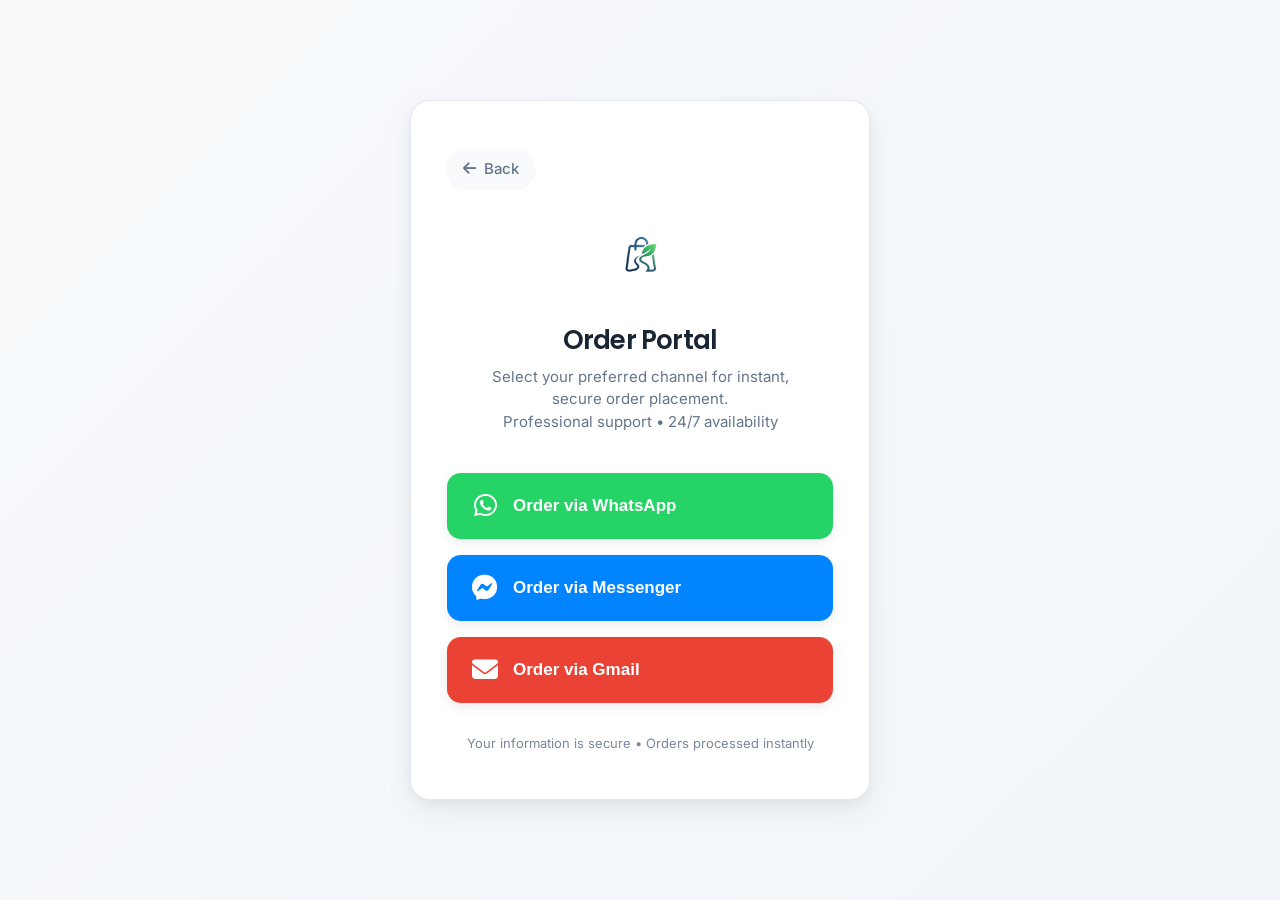
==== order.html @ f063b691 "Add files via upload" ====
<!DOCTYPE html>
<html lang="en">
<head>
    <meta charset="UTF-8">
    <meta name="viewport" content="width=device-width, initial-scale=1.0">
    <meta name="description" content="Professional instant order portal — WhatsApp, Messenger &amp; Gmail. Secure, reliable, and efficient.">
    <title>Order Portal | Smart Selection</title>
    <link href="https://fonts.googleapis.com/css2?family=Inter:wght@400;500;600&amp;family=Poppins:wght@500;600&amp;display=swap" rel="stylesheet">
    <link rel="stylesheet" href="https://cdnjs.cloudflare.com/ajax/libs/font-awesome/6.5.1/css/all.min.css">
  
    <style>
        :root {
            --primary-green: #25D366;
            --primary-blue: #0084FF;
            --primary-red: #EA4335;
            --text-dark: #1a2533;
            --text-light: #64748b;
            --border-light: #e2e8f0;
        }
      
        * {
            margin: 0;
            padding: 0;
            box-sizing: border-box;
        }
      
        body {
            font-family: 'Inter', system-ui, -apple-system, BlinkMacSystemFont, sans-serif;
            background: linear-gradient(135deg, #f8fafc 0%, #f1f5f9 100%);
            display: flex;
            justify-content: center;
            align-items: center;
            min-height: 100vh;
            padding: 20px;
            position: relative;
            overflow-x: hidden;
        }
      
        .container {
            background: #ffffff;
            width: 100%;
            max-width: 460px;
            padding: 48px 36px;
            border-radius: 20px;
            box-shadow: 0 10px 30px rgba(0, 0, 0, 0.06),
                        0 4px 12px rgba(0, 0, 0, 0.04);
            text-align: center;
            border: 1px solid var(--border-light);
            position: relative;
        }
      
        .header {
            margin-bottom: 40px;
        }
      
        h1 {
            font-family: 'Poppins', sans-serif;
            font-size: 26px;
            font-weight: 600;
            color: var(--text-dark);
            letter-spacing: -0.8px;
            margin-bottom: 6px;
        }
      
        .subtitle {
            font-size: 15px;
            color: var(--text-light);
            line-height: 1.5;
            max-width: 340px;
            margin: 0 auto;
        }
      
        .main-btn {
            display: flex;
            align-items: center;
            justify-content: flex-start;
            width: 100%;
            padding: 20px 24px;
            margin-bottom: 16px;
            border: none;
            border-radius: 14px;
            font-size: 17px;
            font-weight: 600;
            cursor: pointer;
            transition: all 0.3s cubic-bezier(0.4, 0, 0.2, 1);
            color: white;
            text-decoration: none;
            box-shadow: 0 4px 12px rgba(0, 0, 0, 0.08);
            min-height: 58px;
        }
      
        .main-btn i {
            margin-right: 14px;
            font-size: 26px;
            width: 28px;
        }
      
        .main-btn:hover {
            transform: translateY(-2px);
            box-shadow: 0 8px 20px rgba(0, 0, 0, 0.12);
        }
      
        .whatsapp-btn { background: var(--primary-green); }
        .messenger-btn { background: var(--primary-blue); }
        .gmail-btn { background: var(--primary-red); }
      
        .agent-panel {
            display: none;
            margin-top: 10px;
            padding: 24px;
            background: #f8fafc;
            border-radius: 16px;
            border: 1px solid var(--border-light);
            animation: fadeIn 0.3s ease forwards;
        }
      
        .agent-panel.active {
            display: block;
        }
      
        .agent-panel-header {
            display: flex;
            align-items: center;
            justify-content: space-between;
            margin-bottom: 18px;
            font-size: 13px;
            font-weight: 600;
            color: var(--text-light);
            text-transform: uppercase;
            letter-spacing: 0.8px;
        }
      
        .agent-link {
            display: flex;
            align-items: center;
            padding: 18px 20px;
            margin-bottom: 10px;
            background: #ffffff;
            color: var(--text-dark);
            text-decoration: none;
            border-radius: 12px;
            border: 1px solid var(--border-light);
            transition: all 0.3s cubic-bezier(0.4, 0, 0.2, 1);
            font-size: 16px;
            font-weight: 600;
            min-height: 58px;
        }
      
        .agent-link:last-child {
            margin-bottom: 0;
        }
      
        .agent-link:hover {
            border-color: #cbd5e1;
            box-shadow: 0 4px 12px rgba(0, 0, 0, 0.06);
            transform: translateY(-1px);
        }
      
        .agent-link i {
            margin-left: auto;
            color: #94a3b8;
            font-size: 18px;
        }
      
        @keyframes fadeIn {
            from { opacity: 0; transform: translateY(8px); }
            to { opacity: 1; transform: translateY(0); }
        }
      
        .footer-note {
            margin-top: 32px;
            font-size: 13px;
            color: var(--text-light);
            opacity: 0.85;
        }
      
        .main-btn:focus-visible,
        .agent-link:focus-visible {
            outline: 3px solid rgba(16, 185, 129, 0.4);
            outline-offset: 4px;
        }
      
        .back-button {
            display: inline-flex;
            align-items: center;
            gap: 8px;
            color: var(--text-light);
            font-size: 15px;
            font-weight: 500;
            padding: 10px 16px;
            border-radius: 9999px;
            background: #f8fafc;
            text-decoration: none;
            transition: all 0.3s cubic-bezier(0.4, 0, 0.2, 1);
            box-shadow: 0 1px 3px rgba(0, 0, 0, 0.05);
        }
      
        .back-button:hover {
            background: #e2e8f0;
            color: var(--text-dark);
            transform: translateY(-1px);
        }
      
        @media (max-width: 480px) {
            body {
                padding: 16px;
            }
          
            .container {
                padding: 36px 24px;
                border-radius: 18px;
                max-width: 100%;
            }
          
            h1 {
                font-size: 24px;
            }
          
            .subtitle {
                font-size: 14.5px;
            }
          
            .main-btn {
                padding: 18px 22px;
                font-size: 16.5px;
                min-height: 56px;
                margin-bottom: 14px;
            }
          
            .main-btn i {
                font-size: 24px;
                margin-right: 12px;
            }
          
            .agent-panel {
                padding: 20px;
            }
          
            .agent-link {
                padding: 16px 20px;
                font-size: 15.5px;
                min-height: 54px;
            }
          
            .footer-note {
                margin-top: 28px;
                font-size: 12.5px;
            }
            .back-button {
                padding: 8px 14px;
                font-size: 14px;
            }
        }
    </style>
</head>
<body>
    <div class="container">
       
        <div style="text-align: left; margin-bottom: 24px;">
            <a href="https://shepu1.github.io/s/Buy.html" class="back-button">
                <i class="fas fa-arrow-left"></i>
                Back
            </a>
        </div>
        <div class="header">
            <img src="logo.png" alt="EverydayBD Logo" style="height: 85px; margin-bottom: 20px;">
            <h1>Order Portal</h1>
            <p class="subtitle">Select your preferred channel for instant, secure order placement.<br>Professional support • 24/7 availability</p>
        </div>
        
        <button type="button" id="wa-btn" class="main-btn whatsapp-btn">
            <i class="fab fa-whatsapp"></i>
            Order via WhatsApp
        </button>
        <div id="wa-agents" class="agent-panel">
            <div class="agent-panel-header">
                <span>WhatsApp Agents</span>
                <i class="fab fa-whatsapp" style="color: #25D366; font-size: 18px;"></i>
            </div>
            <a href="https://wa.me/8801757143424" target="_blank" rel="noopener noreferrer" class="agent-link">
                Agent 1
                <i class="fas fa-external-link-alt"></i>
            </a>
            <a href="https://wa.me/8801767443695" target="_blank" rel="noopener noreferrer" class="agent-link">
                Agent 2
                <i class="fas fa-external-link-alt"></i>
            </a>
            <a href="https://wa.me/8801761550575" target="_blank" rel="noopener noreferrer" class="agent-link">
                Agent 3
                <i class="fas fa-external-link-alt"></i>
            </a>
        </div>

        <button type="button" id="ms-btn" class="main-btn messenger-btn">
            <i class="fab fa-facebook-messenger"></i>
            Order via Messenger
        </button>
        <div id="ms-agents" class="agent-panel">
            <div class="agent-panel-header">
                <span>Messenger Agents</span>
                <i class="fab fa-facebook-messenger" style="color: #0084FF; font-size: 18px;"></i>
            </div>
            <a href="https://www.facebook.com/shareharjan.shepu.2024" target="_blank" rel="noopener noreferrer" class="agent-link">
                Agent 1 • Shepu
                <i class="fas fa-external-link-alt"></i>
            </a>
            <a href="https://www.facebook.com/momtazul.islam.sohan" target="_blank" rel="noopener noreferrer" class="agent-link">
                Agent 2 • Sohan
                <i class="fas fa-external-link-alt"></i>
            </a>
            <a href="https://www.facebook.com/profile.php?id=61577099773213" target="_blank" rel="noopener noreferrer" class="agent-link">
                Agent 3 • Antora
                <i class="fas fa-external-link-alt"></i>
            </a>
        </div>

        <button type="button" id="gmail-btn" class="main-btn gmail-btn">
            <i class="fas fa-envelope"></i>
            Order via Gmail
        </button>
        <div id="gmail-agents" class="agent-panel">
            <div class="agent-panel-header">
                <span>Gmail Support</span>
                <i class="fas fa-envelope" style="color: #EA4335; font-size: 18px;"></i>
            </div>
            <div style="padding: 16px 20px; background: #ffffff; border-radius: 12px; border: 1px solid var(--border-light); text-align: center; font-size: 15px; color: var(--text-dark); user-select: all;">
                everydaybdstore@gmail.com
            </div>
            <p style="font-size: 13px; color: #64748b; text-align: center; margin-top: 14px; line-height: 1.4;">
                Copy the email above and send your order details from your email app
            </p>
        </div>
        
        <div class="footer-note">
            Your information is secure • Orders processed instantly
        </div>
    </div>

    <script>
        function togglePanel(panelId) {
            const allPanels = document.querySelectorAll('.agent-panel');
            const targetPanel = document.getElementById(panelId);
            
            const wasActive = targetPanel.classList.contains('active');
            
            allPanels.forEach(panel => {
                panel.classList.remove('active');
            });
            
            if (!wasActive) {
                targetPanel.classList.add('active');
            }
        }
        
        function initialize() {
            document.getElementById('wa-btn').addEventListener('click', () => {
                togglePanel('wa-agents');
            });
          
            document.getElementById('ms-btn').addEventListener('click', () => {
                togglePanel('ms-agents');
            });
          
            document.getElementById('gmail-btn').addEventListener('click', () => {
                togglePanel('gmail-agents');
            });
        }
      
        window.addEventListener('load', initialize);
    </script>
</body>
</html>
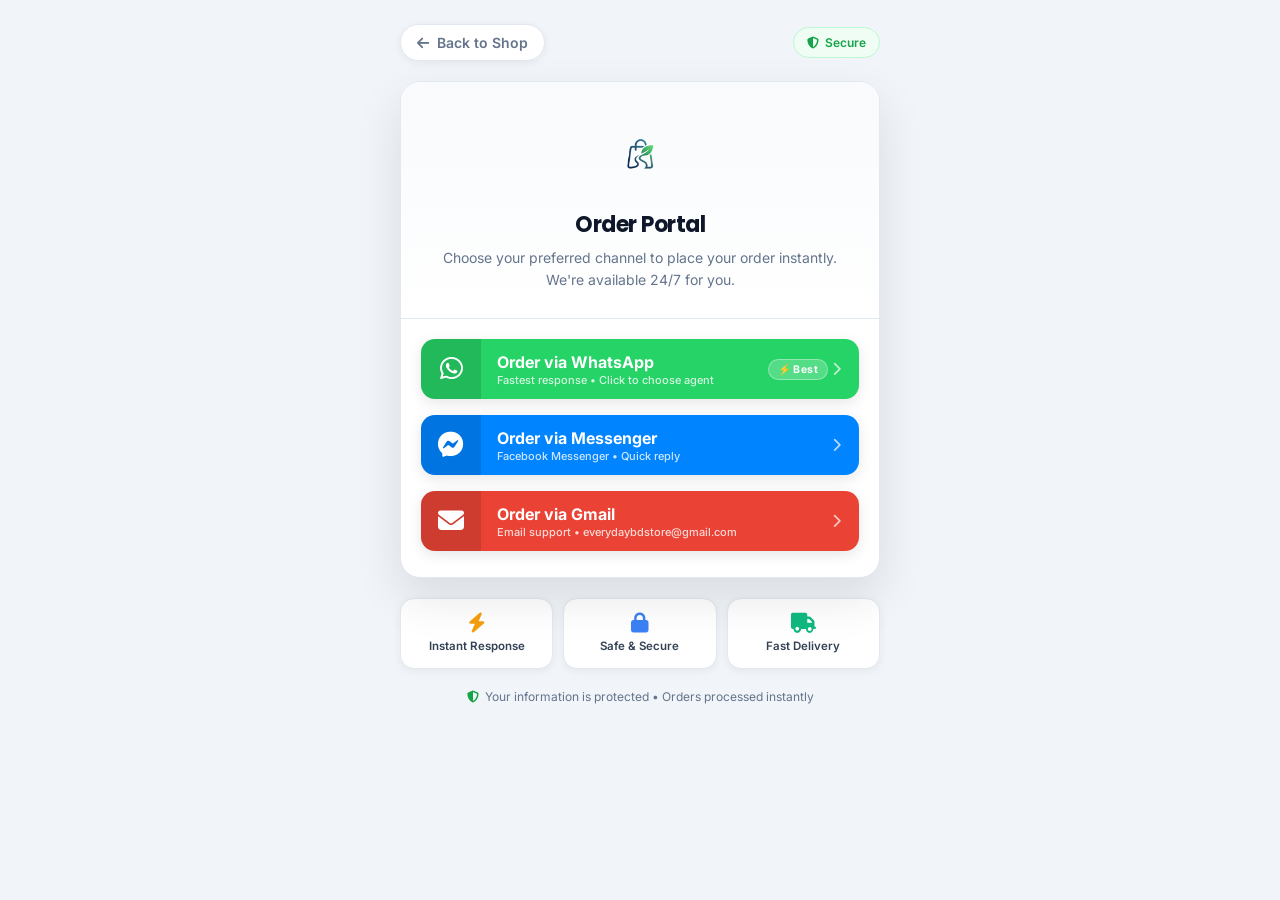
==== commit 2f89e4f0: "Revamp order portal layout and styles" ====
--- a/order.html
+++ b/order.html
@@ -3,370 +3,530 @@
 <head>
     <meta charset="UTF-8">
     <meta name="viewport" content="width=device-width, initial-scale=1.0">
-    <meta name="description" content="Professional instant order portal — WhatsApp, Messenger &amp; Gmail. Secure, reliable, and efficient.">
-    <title>Order Portal | Smart Selection</title>
-    <link href="https://fonts.googleapis.com/css2?family=Inter:wght@400;500;600&amp;family=Poppins:wght@500;600&amp;display=swap" rel="stylesheet">
+    <meta name="description" content="EverydayBD Order Portal — Order via WhatsApp, Messenger or Gmail instantly.">
+    <title>Order Portal | EverydayBD</title>
+    <link href="https://fonts.googleapis.com/css2?family=Inter:wght@400;500;600;700&family=Poppins:wght@600;700&display=swap" rel="stylesheet">
     <link rel="stylesheet" href="https://cdnjs.cloudflare.com/ajax/libs/font-awesome/6.5.1/css/all.min.css">
-  
+    <link rel="icon" type="image/png" href="logo.png">
+    <link rel="apple-touch-icon" href="logo.png">
     <style>
         :root {
-            --primary-green: #25D366;
-            --primary-blue: #0084FF;
-            --primary-red: #EA4335;
-            --text-dark: #1a2533;
+            --green:  #25D366;
+            --green-dark: #1da851;
+            --blue:   #0084FF;
+            --blue-dark: #0066cc;
+            --red:    #EA4335;
+            --red-dark: #c5352a;
+            --text-dark:  #0f172a;
+            --text-mid:   #334155;
             --text-light: #64748b;
-            --border-light: #e2e8f0;
-        }
-      
-        * {
-            margin: 0;
+            --border:     #e2e8f0;
+            --bg:         #f1f5f9;
+            --surface:    #ffffff;
+            --radius-lg:  20px;
+            --radius-md:  14px;
+            --radius-sm:  10px;
+            --shadow-sm:  0 2px 8px rgba(0,0,0,0.06);
+            --shadow-md:  0 8px 24px rgba(0,0,0,0.08);
+            --shadow-lg:  0 20px 48px rgba(0,0,0,0.1);
+            --transition: all 0.28s cubic-bezier(0.4,0,0.2,1);
+        }
+
+        *, *::before, *::after { margin:0; padding:0; box-sizing:border-box; }
+
+        html { -webkit-text-size-adjust: 100%; }
+
+        body {
+            font-family: 'Inter', system-ui, sans-serif;
+            background: var(--bg);
+            min-height: 100vh;
+            display: flex;
+            flex-direction: column;
+            align-items: center;
+            justify-content: flex-start;
+            padding: 24px 16px 40px;
+            color: var(--text-dark);
+        }
+
+        .top-bar {
+            width: 100%;
+            max-width: 480px;
+            display: flex;
+            align-items: center;
+            justify-content: space-between;
+            margin-bottom: 20px;
+        }
+
+        .back-btn {
+            display: inline-flex;
+            align-items: center;
+            gap: 8px;
+            color: var(--text-light);
+            font-size: 14px;
+            font-weight: 600;
+            padding: 9px 16px;
+            border-radius: 999px;
+            background: var(--surface);
+            text-decoration: none;
+            border: 1px solid var(--border);
+            transition: var(--transition);
+            box-shadow: var(--shadow-sm);
+        }
+        .back-btn:hover { background: var(--bg); color: var(--text-dark); transform: translateX(-2px); }
+
+        .secure-badge {
+            display: flex;
+            align-items: center;
+            gap: 6px;
+            font-size: 12px;
+            font-weight: 600;
+            color: #16a34a;
+            background: #f0fdf4;
+            border: 1px solid #bbf7d0;
+            padding: 7px 13px;
+            border-radius: 999px;
+        }
+
+        .card {
+            background: var(--surface);
+            width: 100%;
+            max-width: 480px;
+            border-radius: var(--radius-lg);
+            border: 1px solid var(--border);
+            box-shadow: var(--shadow-lg);
+            overflow: hidden;
+            animation: slideUp 0.45s cubic-bezier(0.34,1.56,0.64,1) both;
+        }
+        @keyframes slideUp {
+            from { opacity:0; transform: translateY(32px); }
+            to   { opacity:1; transform: translateY(0); }
+        }
+
+        .card-header {
+            text-align: center;
+            padding: 36px 28px 28px;
+            border-bottom: 1px solid var(--border);
+            background: linear-gradient(180deg, #f8fafc 0%, #ffffff 100%);
+        }
+        .logo { height: 72px; margin: 0 auto 18px; display: block; }
+
+        .card-header h1 {
+            font-family: 'Poppins', sans-serif;
+            font-size: 22px;
+            font-weight: 700;
+            color: var(--text-dark);
+            letter-spacing: -0.5px;
+            margin-bottom: 6px;
+        }
+        .card-header p {
+            font-size: 14px;
+            color: var(--text-light);
+            line-height: 1.55;
+        }
+
+        .product-banner {
+            display: none;
+            align-items: center;
+            gap: 12px;
+            margin: 20px 20px 0;
+            padding: 14px 16px;
+            background: linear-gradient(135deg, #eff6ff 0%, #dbeafe 100%);
+            border: 1px solid #bfdbfe;
+            border-radius: var(--radius-md);
+            animation: fadeDown 0.35s ease both;
+        }
+        @keyframes fadeDown {
+            from { opacity:0; transform: translateY(-8px); }
+            to   { opacity:1; transform: translateY(0); }
+        }
+        .product-banner.show { display: flex; }
+        .product-banner-icon {
+            width: 38px; height: 38px;
+            background: #2563eb;
+            border-radius: 50%;
+            display: flex; align-items: center; justify-content: center;
+            flex-shrink: 0;
+            font-size: 18px;
+        }
+        .product-banner-text { flex: 1; min-width: 0; }
+        .product-banner-label { font-size: 11px; font-weight: 600; color: #2563eb; text-transform: uppercase; letter-spacing: 0.8px; }
+        .product-banner-name  { font-size: 14px; font-weight: 700; color: var(--text-dark); white-space: nowrap; overflow: hidden; text-overflow: ellipsis; margin-top: 2px; }
+
+        .btns-section { padding: 20px; display: flex; flex-direction: column; gap: 10px; }
+
+        .main-btn {
+            display: flex;
+            align-items: center;
+            width: 100%;
             padding: 0;
-            box-sizing: border-box;
-        }
-      
-        body {
-            font-family: 'Inter', system-ui, -apple-system, BlinkMacSystemFont, sans-serif;
-            background: linear-gradient(135deg, #f8fafc 0%, #f1f5f9 100%);
-            display: flex;
-            justify-content: center;
-            align-items: center;
-            min-height: 100vh;
-            padding: 20px;
-            position: relative;
-            overflow-x: hidden;
-        }
-      
-        .container {
-            background: #ffffff;
-            width: 100%;
-            max-width: 460px;
-            padding: 48px 36px;
-            border-radius: 20px;
-            box-shadow: 0 10px 30px rgba(0, 0, 0, 0.06),
-                        0 4px 12px rgba(0, 0, 0, 0.04);
-            text-align: center;
-            border: 1px solid var(--border-light);
-            position: relative;
-        }
-      
-        .header {
-            margin-bottom: 40px;
-        }
-      
-        h1 {
-            font-family: 'Poppins', sans-serif;
-            font-size: 26px;
-            font-weight: 600;
-            color: var(--text-dark);
-            letter-spacing: -0.8px;
-            margin-bottom: 6px;
-        }
-      
-        .subtitle {
-            font-size: 15px;
-            color: var(--text-light);
-            line-height: 1.5;
-            max-width: 340px;
-            margin: 0 auto;
-        }
-      
-        .main-btn {
-            display: flex;
-            align-items: center;
-            justify-content: flex-start;
-            width: 100%;
-            padding: 20px 24px;
-            margin-bottom: 16px;
             border: none;
-            border-radius: 14px;
-            font-size: 17px;
-            font-weight: 600;
+            border-radius: var(--radius-md);
+            font-family: 'Inter', sans-serif;
+            font-size: 16px;
+            font-weight: 700;
             cursor: pointer;
-            transition: all 0.3s cubic-bezier(0.4, 0, 0.2, 1);
             color: white;
             text-decoration: none;
-            box-shadow: 0 4px 12px rgba(0, 0, 0, 0.08);
-            min-height: 58px;
-        }
-      
-        .main-btn i {
-            margin-right: 14px;
+            box-shadow: 0 4px 14px rgba(0,0,0,0.1);
+            transition: var(--transition);
+            overflow: hidden;
+            -webkit-tap-highlight-color: transparent;
+        }
+        .main-btn:hover  { transform: translateY(-2px); box-shadow: 0 8px 22px rgba(0,0,0,0.15); }
+        .main-btn:active { transform: translateY(0); }
+
+        .btn-icon {
+            width: 60px;
+            height: 60px;
+            display: flex;
+            align-items: center;
+            justify-content: center;
             font-size: 26px;
-            width: 28px;
-        }
-      
-        .main-btn:hover {
-            transform: translateY(-2px);
-            box-shadow: 0 8px 20px rgba(0, 0, 0, 0.12);
-        }
-      
-        .whatsapp-btn { background: var(--primary-green); }
-        .messenger-btn { background: var(--primary-blue); }
-        .gmail-btn { background: var(--primary-red); }
-      
+            flex-shrink: 0;
+            background: rgba(0,0,0,0.12);
+        }
+        .btn-label { flex: 1; padding: 0 16px; text-align: left; }
+        .btn-label-sub { font-size: 11px; font-weight: 500; opacity: 0.8; display: block; margin-top: 1px; }
+        .btn-arrow { padding-right: 18px; opacity: 0.7; font-size: 14px; transition: transform 0.25s ease; }
+        .main-btn[aria-expanded="true"] .btn-arrow { transform: rotate(90deg); opacity: 1; }
+
+        .whatsapp-btn { background: var(--green); }
+        .whatsapp-btn:hover { background: var(--green-dark); }
+        .messenger-btn { background: var(--blue); }
+        .messenger-btn:hover { background: var(--blue-dark); }
+        .gmail-btn { background: var(--red); }
+        .gmail-btn:hover { background: var(--red-dark); }
+
         .agent-panel {
-            display: none;
-            margin-top: 10px;
-            padding: 24px;
+            display: grid;
+            grid-template-rows: 0fr;
+            transition: grid-template-rows 0.35s cubic-bezier(0.4,0,0.2,1);
+            margin-top: -4px;
+        }
+        .agent-panel.open { grid-template-rows: 1fr; }
+        .agent-panel-inner { overflow: hidden; }
+        .agent-panel-body {
             background: #f8fafc;
-            border-radius: 16px;
-            border: 1px solid var(--border-light);
-            animation: fadeIn 0.3s ease forwards;
-        }
-      
-        .agent-panel.active {
-            display: block;
-        }
-      
-        .agent-panel-header {
-            display: flex;
-            align-items: center;
-            justify-content: space-between;
-            margin-bottom: 18px;
+            border: 1px solid var(--border);
+            border-radius: 0 0 var(--radius-md) var(--radius-md);
+            padding: 6px 14px 14px;
+        }
+
+        .panel-label {
+            font-size: 11px;
+            font-weight: 700;
+            color: var(--text-light);
+            text-transform: uppercase;
+            letter-spacing: 1px;
+            padding: 10px 0 8px;
+            border-bottom: 1px solid var(--border);
+            margin-bottom: 10px;
+        }
+
+        .agent-link {
+            display: flex;
+            align-items: center;
+            padding: 14px 16px;
+            margin-bottom: 8px;
+            background: var(--surface);
+            color: var(--text-dark);
+            text-decoration: none;
+            border-radius: var(--radius-sm);
+            border: 1px solid var(--border);
+            transition: var(--transition);
+            font-size: 15px;
+            font-weight: 600;
+            gap: 12px;
+            -webkit-tap-highlight-color: transparent;
+        }
+        .agent-link:last-child { margin-bottom: 0; }
+        .agent-link:hover { border-color: #94a3b8; box-shadow: var(--shadow-sm); transform: translateX(3px); }
+
+        .agent-avatar {
+            width: 38px; height: 38px;
+            border-radius: 50%;
+            display: flex; align-items: center; justify-content: center;
+            font-size: 15px;
+            font-weight: 700;
+            color: white;
+            flex-shrink: 0;
+        }
+        .av-green { background: var(--green); }
+        .av-blue  { background: var(--blue); }
+        .av-red   { background: var(--red); }
+
+        .agent-info { flex: 1; min-width: 0; }
+        .agent-name { font-size: 14px; font-weight: 700; color: var(--text-dark); }
+        .agent-role { font-size: 12px; color: var(--text-light); margin-top: 1px; }
+
+        .agent-link .fa-external-link-alt { color: #cbd5e1; font-size: 13px; margin-left: auto; }
+        .agent-link:hover .fa-external-link-alt { color: var(--text-light); }
+
+        .gmail-email-box {
+            background: var(--surface);
+            border: 1px solid var(--border);
+            border-radius: var(--radius-sm);
+            padding: 14px 16px;
+            display: flex;
+            align-items: center;
+            gap: 12px;
+            margin-bottom: 8px;
+        }
+        .gmail-email-addr { flex: 1; font-size: 14px; font-weight: 600; color: var(--text-dark); word-break: break-all; }
+        .copy-btn {
+            background: var(--bg);
+            border: 1px solid var(--border);
+            border-radius: 8px;
+            padding: 8px 14px;
             font-size: 13px;
             font-weight: 600;
+            color: var(--text-mid);
+            cursor: pointer;
+            transition: var(--transition);
+            white-space: nowrap;
+            flex-shrink: 0;
+        }
+        .copy-btn:hover { background: var(--text-dark); color: white; border-color: var(--text-dark); }
+        .copy-btn.copied { background: #16a34a; color: white; border-color: #16a34a; }
+
+        .gmail-hint { font-size: 12.5px; color: var(--text-light); line-height: 1.5; text-align: center; }
+
+        .trust-bar {
+            width: 100%;
+            max-width: 480px;
+            margin-top: 20px;
+            display: grid;
+            grid-template-columns: repeat(3, 1fr);
+            gap: 10px;
+        }
+        .trust-item {
+            background: var(--surface);
+            border: 1px solid var(--border);
+            border-radius: var(--radius-md);
+            padding: 14px 10px;
+            text-align: center;
+            box-shadow: var(--shadow-sm);
+        }
+        .trust-item i { font-size: 20px; margin-bottom: 6px; display: block; }
+        .trust-item span { font-size: 11.5px; font-weight: 600; color: var(--text-mid); line-height: 1.3; display: block; }
+
+        .footer-note {
+            margin-top: 20px;
+            font-size: 12px;
             color: var(--text-light);
-            text-transform: uppercase;
-            letter-spacing: 0.8px;
-        }
-      
-        .agent-link {
-            display: flex;
-            align-items: center;
-            padding: 18px 20px;
-            margin-bottom: 10px;
-            background: #ffffff;
-            color: var(--text-dark);
-            text-decoration: none;
-            border-radius: 12px;
-            border: 1px solid var(--border-light);
-            transition: all 0.3s cubic-bezier(0.4, 0, 0.2, 1);
-            font-size: 16px;
-            font-weight: 600;
-            min-height: 58px;
-        }
-      
-        .agent-link:last-child {
-            margin-bottom: 0;
-        }
-      
-        .agent-link:hover {
-            border-color: #cbd5e1;
-            box-shadow: 0 4px 12px rgba(0, 0, 0, 0.06);
-            transform: translateY(-1px);
-        }
-      
-        .agent-link i {
-            margin-left: auto;
-            color: #94a3b8;
-            font-size: 18px;
-        }
-      
-        @keyframes fadeIn {
-            from { opacity: 0; transform: translateY(8px); }
-            to { opacity: 1; transform: translateY(0); }
-        }
-      
-        .footer-note {
-            margin-top: 32px;
-            font-size: 13px;
-            color: var(--text-light);
-            opacity: 0.85;
-        }
-      
-        .main-btn:focus-visible,
-        .agent-link:focus-visible {
-            outline: 3px solid rgba(16, 185, 129, 0.4);
-            outline-offset: 4px;
-        }
-      
-        .back-button {
-            display: inline-flex;
-            align-items: center;
-            gap: 8px;
-            color: var(--text-light);
-            font-size: 15px;
-            font-weight: 500;
-            padding: 10px 16px;
-            border-radius: 9999px;
-            background: #f8fafc;
-            text-decoration: none;
-            transition: all 0.3s cubic-bezier(0.4, 0, 0.2, 1);
-            box-shadow: 0 1px 3px rgba(0, 0, 0, 0.05);
-        }
-      
-        .back-button:hover {
-            background: #e2e8f0;
-            color: var(--text-dark);
-            transform: translateY(-1px);
-        }
-      
-        @media (max-width: 480px) {
-            body {
-                padding: 16px;
-            }
-          
-            .container {
-                padding: 36px 24px;
-                border-radius: 18px;
-                max-width: 100%;
-            }
-          
-            h1 {
-                font-size: 24px;
-            }
-          
-            .subtitle {
-                font-size: 14.5px;
-            }
-          
-            .main-btn {
-                padding: 18px 22px;
-                font-size: 16.5px;
-                min-height: 56px;
-                margin-bottom: 14px;
-            }
-          
-            .main-btn i {
-                font-size: 24px;
-                margin-right: 12px;
-            }
-          
-            .agent-panel {
-                padding: 20px;
-            }
-          
-            .agent-link {
-                padding: 16px 20px;
-                font-size: 15.5px;
-                min-height: 54px;
-            }
-          
-            .footer-note {
-                margin-top: 28px;
-                font-size: 12.5px;
-            }
-            .back-button {
-                padding: 8px 14px;
-                font-size: 14px;
-            }
+            text-align: center;
+            display: flex;
+            align-items: center;
+            gap: 6px;
+        }
+
+        @media (max-width: 420px) {
+            body { padding: 16px 12px 32px; }
+            .card-header { padding: 28px 20px 22px; }
+            .card-header h1 { font-size: 20px; }
+            .logo { height: 60px; }
+            .btns-section { padding: 16px; gap: 8px; }
+            .btn-icon { width: 54px; height: 54px; font-size: 23px; }
+            .main-btn { font-size: 15px; }
+            .trust-bar { gap: 8px; }
+            .trust-item { padding: 12px 8px; }
+            .trust-item i { font-size: 18px; }
+            .trust-item span { font-size: 11px; }
         }
     </style>
 </head>
 <body>
-    <div class="container">
-       
-        <div style="text-align: left; margin-bottom: 24px;">
-            <a href="https://shepu1.github.io/s/Buy.html" class="back-button">
-                <i class="fas fa-arrow-left"></i>
-                Back
-            </a>
-        </div>
-        <div class="header">
-            <img src="logo.png" alt="EverydayBD Logo" style="height: 85px; margin-bottom: 20px;">
+    <div class="top-bar">
+        <a href="index.html" class="back-btn">
+            <i class="fas fa-arrow-left"></i> Back to Shop
+        </a>
+        <div class="secure-badge">
+            <i class="fas fa-shield-alt"></i> Secure
+        </div>
+    </div>
+
+    <div class="card">
+        <div class="card-header">
+            <img src="logo.png" alt="EverydayBD Logo" class="logo">
             <h1>Order Portal</h1>
-            <p class="subtitle">Select your preferred channel for instant, secure order placement.<br>Professional support • 24/7 availability</p>
-        </div>
-        
-        <button type="button" id="wa-btn" class="main-btn whatsapp-btn">
-            <i class="fab fa-whatsapp"></i>
-            Order via WhatsApp
-        </button>
-        <div id="wa-agents" class="agent-panel">
-            <div class="agent-panel-header">
-                <span>WhatsApp Agents</span>
-                <i class="fab fa-whatsapp" style="color: #25D366; font-size: 18px;"></i>
+            <p>Choose your preferred channel to place your order instantly.<br>We're available 24/7 for you.</p>
+        </div>
+
+        <div class="product-banner" id="product-banner">
+            <div class="product-banner-icon">🛍️</div>
+            <div class="product-banner-text">
+                <div class="product-banner-label">Ordering</div>
+                <div class="product-banner-name" id="banner-product-name"></div>
             </div>
-            <a href="https://wa.me/8801757143424" target="_blank" rel="noopener noreferrer" class="agent-link">
-                Agent 1
-                <i class="fas fa-external-link-alt"></i>
-            </a>
-            <a href="https://wa.me/8801767443695" target="_blank" rel="noopener noreferrer" class="agent-link">
-                Agent 2
-                <i class="fas fa-external-link-alt"></i>
-            </a>
-            <a href="https://wa.me/8801761550575" target="_blank" rel="noopener noreferrer" class="agent-link">
-                Agent 3
-                <i class="fas fa-external-link-alt"></i>
-            </a>
-        </div>
-
-        <button type="button" id="ms-btn" class="main-btn messenger-btn">
-            <i class="fab fa-facebook-messenger"></i>
-            Order via Messenger
-        </button>
-        <div id="ms-agents" class="agent-panel">
-            <div class="agent-panel-header">
-                <span>Messenger Agents</span>
-                <i class="fab fa-facebook-messenger" style="color: #0084FF; font-size: 18px;"></i>
+        </div>
+
+        <div class="btns-section">
+            <button type="button" id="wa-btn" class="main-btn whatsapp-btn" aria-expanded="false" aria-controls="wa-agents">
+                <span class="btn-icon"><i class="fab fa-whatsapp"></i></span>
+                <span class="btn-label">
+                    Order via WhatsApp
+                    <span class="btn-label-sub">Fastest response • Click to choose agent</span>
+                </span>
+                <span style="background: rgba(255,255,255,0.22); font-size: 10.5px; font-weight: 700; padding: 3px 9px; border-radius: 999px; white-space: nowrap; letter-spacing: 0.4px; margin-right: 4px; border: 1px solid rgba(255,255,255,0.35);">⚡ Best</span>
+                <i class="fas fa-chevron-right btn-arrow"></i>
+            </button>
+            <div class="agent-panel" id="wa-agents" role="region">
+                <div class="agent-panel-inner">
+                    <div class="agent-panel-body">
+                        <div class="panel-label">Select a WhatsApp Agent</div>
+                        <a href="https://wa.me/8801757143424" target="_blank" rel="noopener noreferrer" class="agent-link">
+                            <div class="agent-avatar av-green">S</div>
+                            <div class="agent-info">
+                                <div class="agent-name">Agent 1</div>
+                                <div class="agent-role">WhatsApp Support</div>
+                            </div>
+                            <i class="fas fa-external-link-alt"></i>
+                        </a>
+                        <a href="https://wa.me/8801767443695" target="_blank" rel="noopener noreferrer" class="agent-link">
+                            <div class="agent-avatar av-green">A</div>
+                            <div class="agent-info">
+                                <div class="agent-name">Agent 2</div>
+                                <div class="agent-role">WhatsApp Support</div>
+                            </div>
+                            <i class="fas fa-external-link-alt"></i>
+                        </a>
+                        <a href="https://wa.me/8801761550575" target="_blank" rel="noopener noreferrer" class="agent-link">
+                            <div class="agent-avatar av-green">R</div>
+                            <div class="agent-info">
+                                <div class="agent-name">Agent 3</div>
+                                <div class="agent-role">WhatsApp Support</div>
+                            </div>
+                            <i class="fas fa-external-link-alt"></i>
+                        </a>
+                    </div>
+                </div>
             </div>
-            <a href="https://www.facebook.com/shareharjan.shepu.2024" target="_blank" rel="noopener noreferrer" class="agent-link">
-                Agent 1 • Shepu
-                <i class="fas fa-external-link-alt"></i>
-            </a>
-            <a href="https://www.facebook.com/momtazul.islam.sohan" target="_blank" rel="noopener noreferrer" class="agent-link">
-                Agent 2 • Sohan
-                <i class="fas fa-external-link-alt"></i>
-            </a>
-            <a href="https://www.facebook.com/profile.php?id=61577099773213" target="_blank" rel="noopener noreferrer" class="agent-link">
-                Agent 3 • Antora
-                <i class="fas fa-external-link-alt"></i>
-            </a>
-        </div>
-
-        <button type="button" id="gmail-btn" class="main-btn gmail-btn">
-            <i class="fas fa-envelope"></i>
-            Order via Gmail
-        </button>
-        <div id="gmail-agents" class="agent-panel">
-            <div class="agent-panel-header">
-                <span>Gmail Support</span>
-                <i class="fas fa-envelope" style="color: #EA4335; font-size: 18px;"></i>
+
+            <button type="button" id="ms-btn" class="main-btn messenger-btn" aria-expanded="false" aria-controls="ms-agents">
+                <span class="btn-icon"><i class="fab fa-facebook-messenger"></i></span>
+                <span class="btn-label">
+                    Order via Messenger
+                    <span class="btn-label-sub">Facebook Messenger • Quick reply</span>
+                </span>
+                <i class="fas fa-chevron-right btn-arrow"></i>
+            </button>
+            <div class="agent-panel" id="ms-agents" role="region">
+                <div class="agent-panel-inner">
+                    <div class="agent-panel-body">
+                        <div class="panel-label">Select a Messenger Agent</div>
+                        <a href="https://www.facebook.com/shareharjan.shepu.2024" target="_blank" rel="noopener noreferrer" class="agent-link">
+                            <div class="agent-avatar av-blue">S</div>
+                            <div class="agent-info">
+                                <div class="agent-name">Agent 1 • Shepu</div>
+                                <div class="agent-role">Messenger Support</div>
+                            </div>
+                            <i class="fas fa-external-link-alt"></i>
+                        </a>
+                        <a href="https://www.facebook.com/momtazul.islam.sohan" target="_blank" rel="noopener noreferrer" class="agent-link">
+                            <div class="agent-avatar av-blue">S</div>
+                            <div class="agent-info">
+                                <div class="agent-name">Agent 2 • Sohan</div>
+                                <div class="agent-role">Messenger Support</div>
+                            </div>
+                            <i class="fas fa-external-link-alt"></i>
+                        </a>
+                        <a href="https://www.facebook.com/profile.php?id=61577099773213" target="_blank" rel="noopener noreferrer" class="agent-link">
+                            <div class="agent-avatar av-blue">A</div>
+                            <div class="agent-info">
+                                <div class="agent-name">Agent 3 • Antora</div>
+                                <div class="agent-role">Messenger Support</div>
+                            </div>
+                            <i class="fas fa-external-link-alt"></i>
+                        </a>
+                    </div>
+                </div>
             </div>
-            <div style="padding: 16px 20px; background: #ffffff; border-radius: 12px; border: 1px solid var(--border-light); text-align: center; font-size: 15px; color: var(--text-dark); user-select: all;">
-                everydaybdstore@gmail.com
+
+            <button type="button" id="gmail-btn" class="main-btn gmail-btn" aria-expanded="false" aria-controls="gmail-agents">
+                <span class="btn-icon"><i class="fas fa-envelope"></i></span>
+                <span class="btn-label">
+                    Order via Gmail
+                    <span class="btn-label-sub">Email support • everydaybdstore@gmail.com</span>
+                </span>
+                <i class="fas fa-chevron-right btn-arrow"></i>
+            </button>
+            <div class="agent-panel" id="gmail-agents" role="region">
+                <div class="agent-panel-inner">
+                    <div class="agent-panel-body">
+                        <div class="panel-label">Gmail Support</div>
+                        <div class="gmail-email-box">
+                            <i class="fas fa-envelope" style="color:var(--red);font-size:18px;flex-shrink:0;"></i>
+                            <span class="gmail-email-addr">everydaybdstore@gmail.com</span>
+                            <button class="copy-btn" id="copy-email-btn" onclick="copyEmail()">Copy</button>
+                        </div>
+                        <p class="gmail-hint">Copy the email above and send your order details from your email app.</p>
+                    </div>
+                </div>
             </div>
-            <p style="font-size: 13px; color: #64748b; text-align: center; margin-top: 14px; line-height: 1.4;">
-                Copy the email above and send your order details from your email app
-            </p>
-        </div>
-        
-        <div class="footer-note">
-            Your information is secure • Orders processed instantly
         </div>
     </div>
 
+    <div class="trust-bar">
+        <div class="trust-item">
+            <i class="fas fa-bolt" style="color:#f59e0b;"></i>
+            <span>Instant Response</span>
+        </div>
+        <div class="trust-item">
+            <i class="fas fa-lock" style="color:#3b82f6;"></i>
+            <span>Safe & Secure</span>
+        </div>
+        <div class="trust-item">
+            <i class="fas fa-truck" style="color:#10b981;"></i>
+            <span>Fast Delivery</span>
+        </div>
+    </div>
+
+    <p class="footer-note">
+        <i class="fas fa-shield-alt" style="color:#16a34a;"></i>
+        Your information is protected • Orders processed instantly
+    </p>
+
     <script>
-        function togglePanel(panelId) {
-            const allPanels = document.querySelectorAll('.agent-panel');
-            const targetPanel = document.getElementById(panelId);
-            
-            const wasActive = targetPanel.classList.contains('active');
-            
-            allPanels.forEach(panel => {
-                panel.classList.remove('active');
+        function togglePanel(btn, panelId) {
+            const panel    = document.getElementById(panelId);
+            const isOpen   = panel.classList.contains('open');
+            document.querySelectorAll('.agent-panel').forEach(p => p.classList.remove('open'));
+            document.querySelectorAll('.main-btn').forEach(b => b.setAttribute('aria-expanded','false'));
+            if (!isOpen) {
+                panel.classList.add('open');
+                btn.setAttribute('aria-expanded','true');
+                setTimeout(() => panel.scrollIntoView({ behavior:'smooth', block:'nearest' }), 50);
+            }
+        }
+
+        function copyEmail() {
+            navigator.clipboard.writeText('everydaybdstore@gmail.com').then(() => {
+                const btn = document.getElementById('copy-email-btn');
+                btn.textContent = '✓ Copied';
+                btn.classList.add('copied');
+                setTimeout(() => { btn.textContent = 'Copy'; btn.classList.remove('copied'); }, 2000);
             });
-            
-            if (!wasActive) {
-                targetPanel.classList.add('active');
+        }
+
+        window.addEventListener('load', () => {
+            document.getElementById('wa-btn').addEventListener('click', function() { togglePanel(this, 'wa-agents'); });
+            document.getElementById('ms-btn').addEventListener('click', function() { togglePanel(this, 'ms-agents'); });
+            document.getElementById('gmail-btn').addEventListener('click', function() { togglePanel(this, 'gmail-agents'); });
+
+            const productName = new URLSearchParams(window.location.search).get('product');
+            if (productName) {
+                document.getElementById('banner-product-name').textContent = productName;
+                document.getElementById('product-banner').classList.add('show');
+
+                const waMsg = `আমি "${productName}" অর্ডার করতে চাই।`;
+                document.querySelectorAll('a[href^="https://wa.me/"]').forEach(link => {
+                    const m = link.href.match(/wa\.me\/(\d+)/);
+                    if (m) link.href = `https://wa.me/${m[1]}?text=${encodeURIComponent(waMsg)}`;
+                });
+
+                document.title = `Order: ${productName} | EverydayBD`;
             }
-        }
-        
-        function initialize() {
-            document.getElementById('wa-btn').addEventListener('click', () => {
-                togglePanel('wa-agents');
-            });
-          
-            document.getElementById('ms-btn').addEventListener('click', () => {
-                togglePanel('ms-agents');
-            });
-          
-            document.getElementById('gmail-btn').addEventListener('click', () => {
-                togglePanel('gmail-agents');
-            });
-        }
-      
-        window.addEventListener('load', initialize);
+        });
     </script>
 </body>
-</html>+</html>
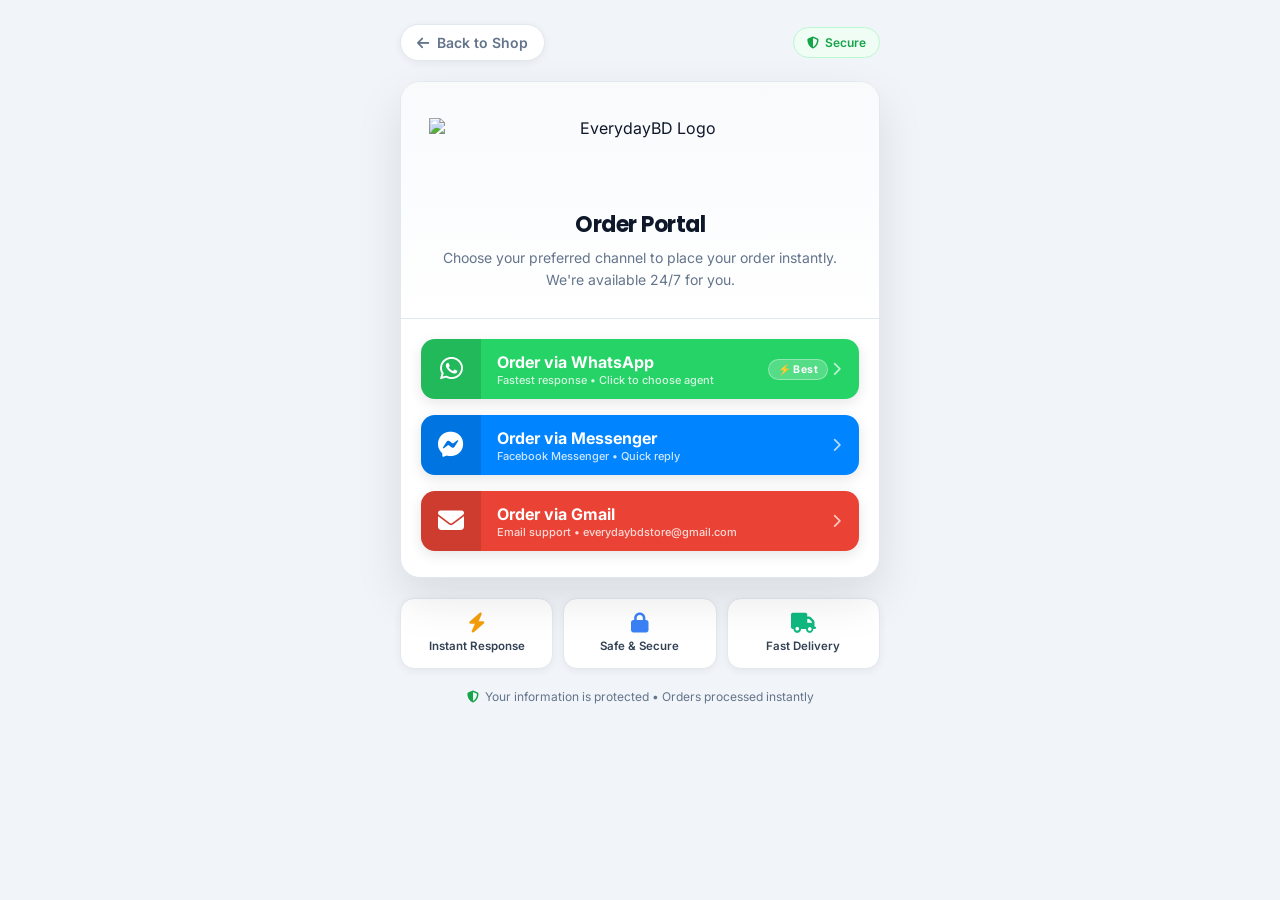
==== commit fb04ec1d: "Add files via upload" ====
--- a/order.html
+++ b/order.html
@@ -337,7 +337,7 @@
 </head>
 <body>
     <div class="top-bar">
-        <a href="index.html" class="back-btn">
+        <a href="../../index.html" class="back-btn">
             <i class="fas fa-arrow-left"></i> Back to Shop
         </a>
         <div class="secure-badge">
@@ -347,7 +347,7 @@
 
     <div class="card">
         <div class="card-header">
-            <img src="logo.png" alt="EverydayBD Logo" class="logo">
+            <img src="../image/logo.png" alt="EverydayBD Logo" class="logo">
             <h1>Order Portal</h1>
             <p>Choose your preferred channel to place your order instantly.<br>We're available 24/7 for you.</p>
         </div>
@@ -528,5 +528,15 @@
             }
         });
     </script>
+    <!-- Floating AI Button -->
+    <a href="../AI/ai.html" class="floating-ai-btn" aria-label="AI Assistant">
+        <svg viewBox="0 0 24 24" fill="none" stroke="currentColor">
+            <path d="M21 15a2 2 0 0 1-2 2H7l-4 4V5a2 2 0 0 1 2-2h14a2 2 0 0 1 2 2z"></path>
+            <circle cx="8" cy="10" r="1"></circle>
+            <circle cx="12" cy="10" r="1"></circle>
+            <circle cx="16" cy="10" r="1"></circle>
+        </svg>
+    </a>
 </body>
 </html>
+
